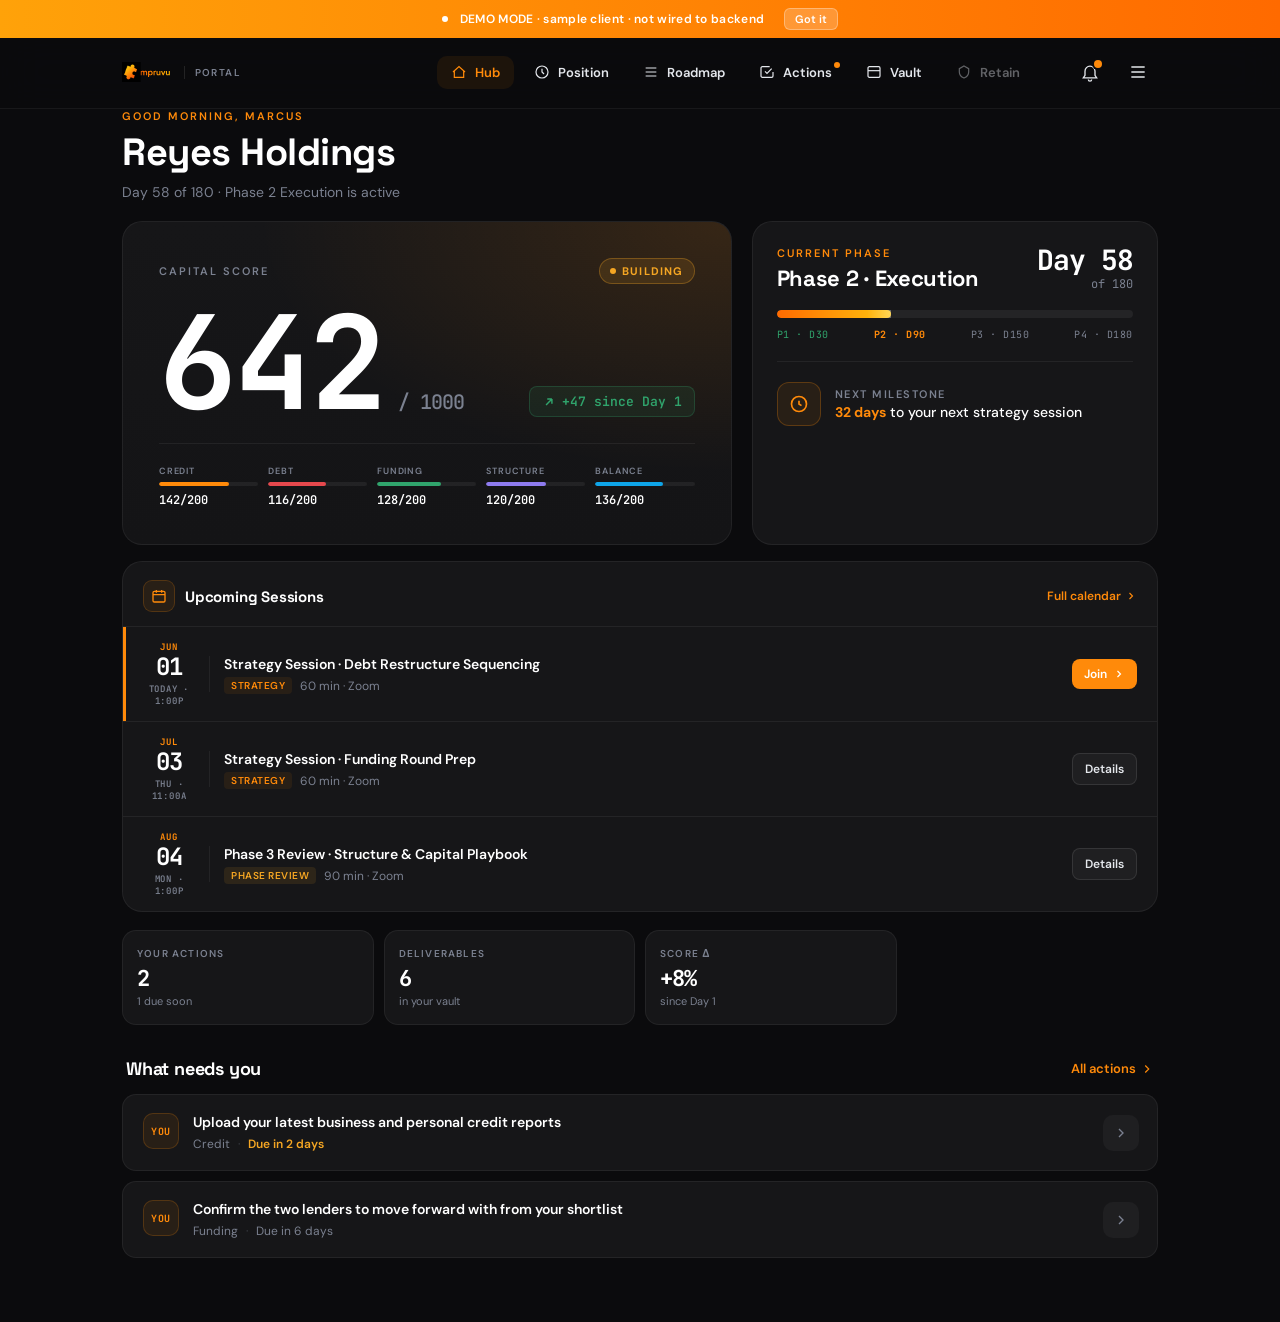
==== hub.html @ b5465af5 "Add files via upload" ====
<!DOCTYPE html>
<html lang="en">
<head>
<meta charset="UTF-8">
<meta name="viewport" content="width=device-width, initial-scale=1.0, viewport-fit=cover">
<meta name="theme-color" content="#0B0B0D">
<title>Hub | Impruvu Portal</title>
<link rel="preconnect" href="https://fonts.googleapis.com">
<link rel="preconnect" href="https://fonts.gstatic.com" crossorigin>
<link href="https://fonts.googleapis.com/css2?family=DM+Sans:wght@400;500;600;700;800&family=JetBrains+Mono:wght@400;500;700&family=Space+Grotesk:wght@500;700&display=swap" rel="stylesheet">
<link rel="stylesheet" href="shared/portal.css">
<style>
/* ── HERO: SCORE CARD ── */
.score-card{background:linear-gradient(180deg,var(--surface) 0%,var(--dark) 100%);border:1px solid var(--hairline);border-radius:20px;padding:28px 24px;position:relative;overflow:hidden}
.score-card::before{content:'';position:absolute;inset:0;background:radial-gradient(ellipse at top right,var(--brand-glow) 0%,transparent 55%);pointer-events:none}
.score-card-top{display:flex;align-items:center;justify-content:space-between;margin-bottom:20px;position:relative}
.score-label{font-size:11px;font-weight:600;letter-spacing:2px;text-transform:uppercase;color:var(--muted)}
.score-row{display:flex;align-items:baseline;gap:14px;margin-bottom:14px;position:relative}
.score-num{font-family:var(--font-mono);font-size:clamp(58px,13vw,88px);font-weight:700;color:var(--text-strong);letter-spacing:-3px;line-height:.9}
.score-of{font-family:var(--font-mono);font-size:20px;font-weight:500;color:var(--muted);letter-spacing:-1px}
.score-delta{margin-left:auto;display:inline-flex;align-items:center;gap:6px;background:rgba(48,164,108,.10);border:1px solid rgba(48,164,108,.25);color:var(--good);font-family:var(--font-mono);font-size:13px;font-weight:600;padding:6px 12px;border-radius:8px}
.score-pillars{display:grid;grid-template-columns:repeat(5,1fr);gap:10px;margin-top:22px;padding-top:22px;border-top:1px solid var(--hairline);position:relative}
.pillar{display:flex;flex-direction:column;align-items:flex-start;gap:6px}
.pillar-name{font-size:9px;font-weight:600;letter-spacing:.8px;text-transform:uppercase;color:var(--muted);line-height:1.2}
.pillar-bar{width:100%;height:4px;border-radius:2px;background:rgba(255,255,255,.06);overflow:hidden}
.pillar-bar-fill{height:100%;border-radius:2px}
.pillar-score{font-family:var(--font-mono);font-size:12px;font-weight:600;color:var(--text-strong)}
.pillar.credit .pillar-bar-fill{background:var(--pillar-credit)}
.pillar.debt .pillar-bar-fill{background:var(--pillar-debt)}
.pillar.funding .pillar-bar-fill{background:var(--pillar-funding)}
.pillar.structure .pillar-bar-fill{background:var(--pillar-structure)}
.pillar.balance .pillar-bar-fill{background:var(--pillar-balance)}

/* ── STATUS CARD ── */
.status-card{margin-top:16px;background:var(--surface);border:1px solid var(--hairline);border-radius:20px;padding:24px}
.status-top{display:flex;align-items:flex-start;justify-content:space-between;gap:16px}
.status-phase-label{font-size:11px;font-weight:600;letter-spacing:2px;text-transform:uppercase;color:var(--brand);margin-bottom:6px}
.status-phase-name{font-family:var(--font-display);font-size:22px;font-weight:700;color:var(--text-strong);letter-spacing:-.3px;line-height:1.15}
.status-day{text-align:right;flex-shrink:0}
.status-day-num{font-family:var(--font-mono);font-size:28px;font-weight:700;color:var(--text-strong);letter-spacing:-1px;line-height:1}
.status-day-of{font-family:var(--font-mono);font-size:12px;color:var(--muted);margin-top:2px}
.progress-track{margin-top:18px;height:8px;border-radius:4px;background:rgba(255,255,255,.06);position:relative;overflow:hidden}
.progress-fill{height:100%;background:linear-gradient(90deg,var(--brand-deep) 0%,var(--brand-gold) 100%);border-radius:4px;position:relative}
.progress-fill::after{content:'';position:absolute;right:0;top:0;bottom:0;width:24px;background:linear-gradient(90deg,transparent,rgba(255,255,255,.3))}
.progress-markers{display:flex;justify-content:space-between;margin-top:10px;font-family:var(--font-mono);font-size:10px;color:var(--muted);letter-spacing:.5px}
.progress-markers span.done{color:var(--good)}
.progress-markers span.active{color:var(--brand);font-weight:700}
.next-gate{margin-top:20px;padding-top:20px;border-top:1px solid var(--hairline);display:flex;align-items:center;gap:14px}
.next-gate-icon{width:44px;height:44px;border-radius:12px;background:var(--brand-50);border:1px solid rgba(255,138,10,.25);display:flex;align-items:center;justify-content:center;color:var(--brand);flex-shrink:0}
.next-gate-icon svg{width:20px;height:20px;stroke-width:2}
.next-gate-text{flex:1;min-width:0}
.next-gate-label{font-size:11px;font-weight:600;letter-spacing:1.5px;text-transform:uppercase;color:var(--muted);margin-bottom:2px}
.next-gate-detail{font-size:14px;font-weight:500;color:var(--text-strong)}
.next-gate-detail strong{color:var(--brand);font-weight:700}

/* ── MEETINGS ── */
.meetings-card{margin-top:16px;background:var(--surface);border:1px solid var(--hairline);border-radius:20px;overflow:hidden}
.meetings-head{display:flex;align-items:center;justify-content:space-between;padding:18px 20px 14px;border-bottom:1px solid var(--hairline)}
.meetings-head-left{display:flex;align-items:center;gap:10px}
.meetings-head-icon{width:32px;height:32px;border-radius:9px;background:var(--brand-50);border:1px solid rgba(255,138,10,.20);display:flex;align-items:center;justify-content:center;color:var(--brand)}
.meetings-head-icon svg{width:16px;height:16px;stroke-width:2}
.meetings-head-title{font-family:var(--font-display);font-size:15px;font-weight:700;color:var(--text-strong);letter-spacing:-.2px}
.meetings-head-link{font-size:12px;font-weight:600;color:var(--brand);display:inline-flex;align-items:center;gap:4px}
.meetings-head-link svg{width:12px;height:12px;stroke-width:2.2}
.meeting-row{display:flex;align-items:center;gap:14px;padding:14px 20px;border-bottom:1px solid var(--hairline);transition:background .12s;position:relative}
.meeting-row:last-child{border-bottom:none}
.meeting-row:hover{background:rgba(255,255,255,.02)}
.meeting-row.today::after{content:'';position:absolute;left:0;top:0;bottom:0;width:3px;background:var(--brand)}
.meeting-date{flex-shrink:0;width:52px;text-align:center;display:flex;flex-direction:column;align-items:center;gap:2px}
.meeting-date-month{font-family:var(--font-mono);font-size:9px;font-weight:700;letter-spacing:1.2px;text-transform:uppercase;color:var(--brand)}
.meeting-date-day{font-family:var(--font-mono);font-size:24px;font-weight:700;color:var(--text-strong);letter-spacing:-1px;line-height:1}
.meeting-date-dow{font-family:var(--font-mono);font-size:9px;font-weight:600;letter-spacing:.8px;text-transform:uppercase;color:var(--muted);margin-top:2px}
.meeting-divider{width:1px;height:36px;background:var(--hairline);flex-shrink:0}
.meeting-body{flex:1;min-width:0}
.meeting-title{font-size:14px;font-weight:600;color:var(--text-strong);line-height:1.3;margin-bottom:4px;white-space:nowrap;overflow:hidden;text-overflow:ellipsis}
.meeting-meta{font-size:12px;color:var(--muted);display:flex;align-items:center;gap:8px;flex-wrap:wrap}
.meeting-meta .pill-meeting-type{background:var(--brand-50);color:var(--brand);font-size:10px;font-weight:600;letter-spacing:.5px;text-transform:uppercase;padding:2px 7px;border-radius:4px}
.meeting-meta .pill-meeting-type.gate{background:rgba(245,166,35,.10);color:var(--warn)}
.meeting-action{flex-shrink:0;display:inline-flex;align-items:center;gap:6px;background:var(--brand);color:#fff;font-size:12px;font-weight:600;padding:7px 12px;border-radius:8px;transition:background .15s}
.meeting-action:hover{background:var(--brand-deep)}
.meeting-action svg{width:12px;height:12px;stroke-width:2.4}
.meeting-action.secondary{background:rgba(255,255,255,.04);color:var(--text);border:1px solid var(--hairline-2)}
.meeting-action.secondary:hover{background:rgba(255,255,255,.08)}
.meeting-action-mobile{flex-shrink:0;width:36px;height:36px;border-radius:10px;background:rgba(255,255,255,.04);display:none;align-items:center;justify-content:center;color:var(--muted)}
.meeting-action-mobile svg{width:16px;height:16px;stroke-width:2}
@media (max-width:520px){.meeting-meta .pill-meeting-type{display:none}.meeting-action{display:none}.meeting-action-mobile{display:flex}}

/* ── QUICK STATS ── */
.quick-row{display:grid;grid-template-columns:repeat(3,1fr);gap:10px;margin-top:18px}
.quick-card{background:var(--surface);border:1px solid var(--hairline);border-radius:14px;padding:16px 14px}
.quick-card-label{font-size:10px;font-weight:600;letter-spacing:1.2px;text-transform:uppercase;color:var(--muted);margin-bottom:8px}
.quick-card-value{font-family:var(--font-mono);font-size:22px;font-weight:700;color:var(--text-strong);letter-spacing:-1px;line-height:1}
.quick-card-sub{font-size:11px;color:var(--muted);margin-top:4px}

/* ── ACTION LIST ── */
.action-list{display:flex;flex-direction:column;gap:10px}
.action-item{background:var(--surface);border:1px solid var(--hairline);border-radius:14px;padding:18px 18px 18px 20px;display:flex;align-items:flex-start;gap:14px;position:relative;overflow:hidden;transition:border-color .15s,transform .1s}
.action-item:hover{border-color:var(--hairline-2)}
.action-item:active{transform:scale(.995)}
.action-item.overdue{border-color:rgba(229,72,77,.30);background:linear-gradient(90deg,rgba(229,72,77,.04),var(--surface) 30%)}
.action-item.overdue::before{content:'';position:absolute;left:0;top:0;bottom:0;width:3px;background:var(--severe)}
.action-owner{width:36px;height:36px;border-radius:10px;display:flex;align-items:center;justify-content:center;flex-shrink:0;font-family:var(--font-mono);font-size:10px;font-weight:700;letter-spacing:.5px}
.action-owner.you{background:var(--brand-50);color:var(--brand);border:1px solid rgba(255,138,10,.20)}
.action-owner.done{background:rgba(48,164,108,.10);color:var(--good);border:1px solid rgba(48,164,108,.20)}
.action-owner.done svg{width:18px;height:18px;stroke-width:2.4}
.action-body{flex:1;min-width:0}
.action-title{font-size:14px;font-weight:600;color:var(--text-strong);line-height:1.35;margin-bottom:4px}
.action-meta{font-size:12px;color:var(--muted);display:flex;align-items:center;gap:8px;flex-wrap:wrap}
.action-meta .sep{opacity:.4}
.action-meta .due-overdue{color:var(--severe);font-weight:600}
.action-meta .due-soon{color:var(--warn);font-weight:600}
.action-cta{flex-shrink:0;align-self:center;width:36px;height:36px;border-radius:10px;background:rgba(255,255,255,.04);display:flex;align-items:center;justify-content:center;color:var(--muted);transition:background .15s,color .15s}
.action-item:hover .action-cta{background:var(--brand);color:#fff}
.action-cta svg{width:16px;height:16px;stroke-width:2}

/* narrow phones: keep all 5 pillars legible */
@media (max-width:400px){
  .score-pillars{gap:6px}
  .pillar-name{font-size:8px;letter-spacing:.4px}
  .pillar-score{font-size:11px;letter-spacing:-.3px}
  .score-card{padding:24px 18px}
}
@media (min-width:768px){
  .score-card{padding:36px}
  .score-num{font-size:112px}
  .hero-grid{display:grid;grid-template-columns:1.5fr 1fr;gap:20px}
  .status-card{margin-top:0}
  .quick-row{grid-template-columns:repeat(4,1fr)}
}
@media (min-width:1024px){.score-num{font-size:130px}}
</style>
</head>
<body>

<div id="portal-nav" data-active="hub"></div>

<main class="page">

  <div class="greeting fade d1">
    <div class="greeting-eyebrow">Good morning, Marcus</div>
    <h1 class="greeting-h1">Reyes Holdings</h1>
    <p class="greeting-sub">Day 58 of 180 · Phase 2 Execution is active</p>
  </div>

  <div class="hero-grid">
    <section class="score-card fade d2" aria-label="Capital Score">
      <div class="score-card-top">
        <span class="score-label">Capital Score</span>
        <span class="tier-badge warn"><span class="dot"></span>Building</span>
      </div>
      <div class="score-row">
        <div class="score-num">642</div>
        <div class="score-of">/ 1000</div>
        <div class="score-delta">
          <svg width="14" height="14" viewBox="0 0 24 24" fill="none" stroke="currentColor" stroke-width="2.5"><path d="M7 17L17 7M17 7H9M17 7v8"/></svg>
          +47 since Day 1
        </div>
      </div>
      <div class="score-pillars">
        <div class="pillar credit"><span class="pillar-name">Credit</span><div class="pillar-bar"><div class="pillar-bar-fill" style="width:71%"></div></div><span class="pillar-score">142/200</span></div>
        <div class="pillar debt"><span class="pillar-name">Debt</span><div class="pillar-bar"><div class="pillar-bar-fill" style="width:58%"></div></div><span class="pillar-score">116/200</span></div>
        <div class="pillar funding"><span class="pillar-name">Funding</span><div class="pillar-bar"><div class="pillar-bar-fill" style="width:64%"></div></div><span class="pillar-score">128/200</span></div>
        <div class="pillar structure"><span class="pillar-name">Structure</span><div class="pillar-bar"><div class="pillar-bar-fill" style="width:60%"></div></div><span class="pillar-score">120/200</span></div>
        <div class="pillar balance"><span class="pillar-name">Balance</span><div class="pillar-bar"><div class="pillar-bar-fill" style="width:68%"></div></div><span class="pillar-score">136/200</span></div>
      </div>
    </section>

    <section class="status-card fade d3" aria-label="Engagement Status">
      <div class="status-top">
        <div>
          <div class="status-phase-label">Current Phase</div>
          <div class="status-phase-name">Phase 2 · Execution</div>
        </div>
        <div class="status-day">
          <div class="status-day-num">Day 58</div>
          <div class="status-day-of">of 180</div>
        </div>
      </div>
      <div class="progress-track"><div class="progress-fill" style="width:32%"></div></div>
      <div class="progress-markers">
        <span class="done">P1 · D30</span>
        <span class="active">P2 · D90</span>
        <span>P3 · D150</span>
        <span>P4 · D180</span>
      </div>
      <div class="next-gate">
        <div class="next-gate-icon"><svg viewBox="0 0 24 24" fill="none" stroke="currentColor"><path d="M12 8v4l3 2"/><circle cx="12" cy="12" r="9"/></svg></div>
        <div class="next-gate-text">
          <div class="next-gate-label">Next Milestone</div>
          <div class="next-gate-detail"><strong>32 days</strong> to your next strategy session</div>
        </div>
      </div>
    </section>
  </div>

  <section class="meetings-card fade d3">
    <div class="meetings-head">
      <div class="meetings-head-left">
        <div class="meetings-head-icon"><svg viewBox="0 0 24 24" fill="none" stroke="currentColor"><rect x="3" y="5" width="18" height="16" rx="2"/><path d="M16 3v4M8 3v4M3 10h18"/></svg></div>
        <span class="meetings-head-title">Upcoming Sessions</span>
      </div>
      <a href="roadmap.html#calendar" class="meetings-head-link">Full calendar <svg viewBox="0 0 24 24" fill="none" stroke="currentColor"><path d="M9 6l6 6-6 6"/></svg></a>
    </div>
    <div class="meeting-row today">
      <div class="meeting-date today"><span class="meeting-date-month">Jun</span><span class="meeting-date-day">01</span><span class="meeting-date-dow">Today · 1:00p</span></div>
      <div class="meeting-divider"></div>
      <div class="meeting-body">
        <div class="meeting-title">Strategy Session · Debt Restructure Sequencing</div>
        <div class="meeting-meta"><span class="pill-meeting-type">Strategy</span><span>60 min · Zoom</span></div>
      </div>
      <a href="#" class="meeting-action">Join <svg viewBox="0 0 24 24" fill="none" stroke="currentColor"><path d="M9 6l6 6-6 6"/></svg></a>
      <a href="#" class="meeting-action-mobile"><svg viewBox="0 0 24 24" fill="none" stroke="currentColor"><path d="M9 6l6 6-6 6"/></svg></a>
    </div>
    <div class="meeting-row">
      <div class="meeting-date"><span class="meeting-date-month">Jul</span><span class="meeting-date-day">03</span><span class="meeting-date-dow">Thu · 11:00a</span></div>
      <div class="meeting-divider"></div>
      <div class="meeting-body">
        <div class="meeting-title">Strategy Session · Funding Round Prep</div>
        <div class="meeting-meta"><span class="pill-meeting-type">Strategy</span><span>60 min · Zoom</span></div>
      </div>
      <a href="#" class="meeting-action secondary">Details</a>
      <a href="#" class="meeting-action-mobile"><svg viewBox="0 0 24 24" fill="none" stroke="currentColor"><path d="M9 6l6 6-6 6"/></svg></a>
    </div>
    <div class="meeting-row">
      <div class="meeting-date"><span class="meeting-date-month">Aug</span><span class="meeting-date-day">04</span><span class="meeting-date-dow">Mon · 1:00p</span></div>
      <div class="meeting-divider"></div>
      <div class="meeting-body">
        <div class="meeting-title">Phase 3 Review · Structure & Capital Playbook</div>
        <div class="meeting-meta"><span class="pill-meeting-type gate">Phase Review</span><span>90 min · Zoom</span></div>
      </div>
      <a href="#" class="meeting-action secondary">Details</a>
      <a href="#" class="meeting-action-mobile"><svg viewBox="0 0 24 24" fill="none" stroke="currentColor"><path d="M9 6l6 6-6 6"/></svg></a>
    </div>
  </section>

  <div class="quick-row fade d3">
    <div class="quick-card"><div class="quick-card-label">Your Actions</div><div class="quick-card-value">2</div><div class="quick-card-sub">1 due soon</div></div>
    <div class="quick-card"><div class="quick-card-label">Deliverables</div><div class="quick-card-value">6</div><div class="quick-card-sub">in your vault</div></div>
    <div class="quick-card"><div class="quick-card-label">Score Δ</div><div class="quick-card-value">+8%</div><div class="quick-card-sub">since Day 1</div></div>
  </div>

  <div class="section-head fade d4">
    <h2 class="section-title">What needs you</h2>
    <a href="actions.html" class="section-link">All actions <svg viewBox="0 0 24 24" fill="none" stroke="currentColor"><path d="M9 6l6 6-6 6"/></svg></a>
  </div>

  <div class="action-list">
    <div class="action-item fade d4">
      <div class="action-owner you">YOU</div>
      <div class="action-body">
        <div class="action-title">Upload your latest business and personal credit reports</div>
        <div class="action-meta"><span>Credit</span><span class="sep">·</span><span class="due-soon">Due in 2 days</span></div>
      </div>
      <button class="action-cta"><svg viewBox="0 0 24 24" fill="none" stroke="currentColor"><path d="M9 6l6 6-6 6"/></svg></button>
    </div>
    <div class="action-item fade d5">
      <div class="action-owner you">YOU</div>
      <div class="action-body">
        <div class="action-title">Confirm the two lenders to move forward with from your shortlist</div>
        <div class="action-meta"><span>Funding</span><span class="sep">·</span><span>Due in 6 days</span></div>
      </div>
      <button class="action-cta"><svg viewBox="0 0 24 24" fill="none" stroke="currentColor"><path d="M9 6l6 6-6 6"/></svg></button>
    </div>
  </div>

</main>

<script src="shared/portal-nav.js"></script>
<script src="shared/portal-demo.js"></script>
</body>
</html>
---- shared/portal.css ----
/* ──────────────────────────────────────────────────────────────
   IMPRUVU CAPITAL ADVISORY - CLIENT PORTAL
   Shared stylesheet: tokens, nav, common components.
   Loaded by every portal screen. Dark theme, orange brand.
   No build step. No dependencies. No em dashes anywhere.
   ────────────────────────────────────────────────────────────── */

:root{
  /* Brand - Impruvu orange gradient (sampled from logo) */
  --brand:#FF8A0A;
  --brand-gold:#FFC40E;
  --brand-orange:#FFA209;
  --brand-deep:#FF6A00;
  --brand-50:rgba(255,138,10,.08);
  --brand-glow:rgba(255,138,10,.14);

  /* Neutrals - dark theme */
  --black:#0B0B0D;
  --dark:#141416;
  --surface:#161618;
  --surface-2:#1E1E21;
  --hairline:rgba(255,255,255,.06);
  --hairline-2:rgba(255,255,255,.10);
  --muted:#7B8190;
  --text:#E4E7EC;
  --text-strong:#FFFFFF;

  /* Pillars (locked order: Credit, Debt, Funding, Structure, Balance) */
  --pillar-credit:#FF8A0A;
  --pillar-debt:#E5484D;
  --pillar-funding:#30A46C;
  --pillar-structure:#8E7BEF;
  --pillar-balance:#0EA5E9;

  /* Status */
  --severe:#E5484D;
  --good:#30A46C;
  --warn:#F5A623;

  /* Fonts */
  --font-display:'Space Grotesk',sans-serif;
  --font-body:'DM Sans',sans-serif;
  --font-mono:'JetBrains Mono',monospace;

  /* Layout */
  --nav-h-desktop:72px;
  --tabbar-h:64px;
  --max-content:1100px;
  --safe-bottom:env(safe-area-inset-bottom,0px);
}

*,*::before,*::after{box-sizing:border-box;margin:0;padding:0}
html{font-size:16px;-webkit-text-size-adjust:100%}
body{
  font-family:var(--font-body);
  background:var(--black);
  color:var(--text);
  -webkit-font-smoothing:antialiased;
  -moz-osx-font-smoothing:grayscale;
  min-height:100vh;
  overflow-x:hidden;
  padding-bottom:calc(var(--tabbar-h) + var(--safe-bottom));
}
a{text-decoration:none;color:inherit}
button{font:inherit;color:inherit;background:none;border:none;cursor:pointer}

/* ──────────────────────────────────────────────────────────────
   TOP BAR
   ────────────────────────────────────────────────────────────── */
.topbar{
  position:sticky;top:0;left:0;right:0;z-index:50;
  background:rgba(11,11,13,.85);
  backdrop-filter:saturate(180%) blur(20px);
  -webkit-backdrop-filter:saturate(180%) blur(20px);
  border-bottom:1px solid var(--hairline);
}
.topbar-inner{
  max-width:var(--max-content);margin:0 auto;
  height:64px;padding:0 20px;
  display:flex;align-items:center;justify-content:space-between;gap:16px;
}
.brand-mark{display:flex;align-items:center;gap:10px;font-family:var(--font-display);font-weight:700;font-size:21px;letter-spacing:-.5px}
.brand-mark .logo-img{height:26px;width:auto;display:block}
.brand-mark .pill{font-family:var(--font-body);font-size:10px;letter-spacing:1.4px;text-transform:uppercase;color:var(--muted);font-weight:600;border-left:1px solid var(--hairline-2);padding-left:10px;margin-left:2px}

.topbar-desktop-nav{display:none}
.topbar-utility{display:flex;align-items:center;gap:8px}
.icon-btn{
  width:40px;height:40px;border-radius:10px;
  display:inline-flex;align-items:center;justify-content:center;
  color:var(--text);transition:background .15s,color .15s;
  position:relative;
}
.icon-btn:hover{background:var(--surface)}
.icon-btn .badge{
  position:absolute;top:8px;right:8px;
  width:8px;height:8px;border-radius:50%;
  background:var(--brand);
  box-shadow:0 0 0 2px var(--black);
}
.icon-btn svg{width:20px;height:20px;stroke-width:1.6}

/* ──────────────────────────────────────────────────────────────
   PAGE & GREETING
   ────────────────────────────────────────────────────────────── */
.page{
  max-width:var(--max-content);
  margin:0 auto;
  padding:24px 20px 32px;
}
.greeting{margin-bottom:20px}
.greeting-eyebrow{
  font-size:11px;font-weight:600;
  letter-spacing:2px;text-transform:uppercase;
  color:var(--brand);
  margin-bottom:8px;
}
.greeting-h1{
  font-family:var(--font-display);
  font-size:clamp(26px,5vw,34px);
  font-weight:700;
  color:var(--text-strong);
  line-height:1.15;
  letter-spacing:-.5px;
}
.greeting-sub{
  margin-top:8px;
  font-size:14px;color:var(--muted);
}

/* Section heads */
.section-head{
  display:flex;align-items:center;justify-content:space-between;
  margin:32px 0 14px;padding:0 4px;
}
.section-title{
  font-family:var(--font-display);
  font-size:18px;font-weight:700;
  color:var(--text-strong);
  letter-spacing:-.2px;
}
.section-link{
  font-size:13px;font-weight:600;
  color:var(--brand);
  display:inline-flex;align-items:center;gap:4px;
}
.section-link svg{width:14px;height:14px;stroke-width:2}

/* Generic card */
.card{
  background:var(--surface);
  border:1px solid var(--hairline);
  border-radius:20px;
  padding:24px;
}

/* Tier / status pills */
.tier-badge{
  display:inline-flex;align-items:center;gap:6px;
  background:var(--brand-50);
  border:1px solid rgba(255,138,10,.30);
  color:var(--brand);
  font-size:11px;font-weight:700;
  letter-spacing:1.2px;text-transform:uppercase;
  padding:5px 10px;border-radius:100px;
}
.tier-badge .dot{width:6px;height:6px;border-radius:50%;background:var(--brand)}
.tier-badge.good{background:rgba(48,164,108,.12);border-color:rgba(48,164,108,.30);color:var(--good)}
.tier-badge.good .dot{background:var(--good)}
.tier-badge.warn{background:rgba(245,166,35,.12);border-color:rgba(245,166,35,.30);color:var(--warn)}
.tier-badge.warn .dot{background:var(--warn)}
.tier-badge.severe{background:rgba(229,72,77,.12);border-color:rgba(229,72,77,.30);color:var(--severe)}
.tier-badge.severe .dot{background:var(--severe)}

/* ──────────────────────────────────────────────────────────────
   BOTTOM TAB BAR
   ────────────────────────────────────────────────────────────── */
.tabbar{
  position:fixed;left:0;right:0;bottom:0;z-index:60;
  background:rgba(11,11,13,.92);
  backdrop-filter:saturate(180%) blur(24px);
  -webkit-backdrop-filter:saturate(180%) blur(24px);
  border-top:1px solid var(--hairline);
  padding-bottom:var(--safe-bottom);
}
.tabbar-inner{
  max-width:var(--max-content);margin:0 auto;
  height:var(--tabbar-h);
  display:grid;grid-template-columns:repeat(5,1fr);
}
.tab{
  display:flex;flex-direction:column;align-items:center;justify-content:center;
  gap:3px;color:var(--muted);
  transition:color .15s;
  position:relative;
  -webkit-tap-highlight-color:transparent;
}
.tab svg{width:22px;height:22px;stroke-width:1.8}
.tab span{font-size:10px;font-weight:600;letter-spacing:.3px}
.tab:hover{color:var(--text)}
.tab.active{color:var(--brand)}
.tab.active::before{
  content:'';position:absolute;top:0;left:50%;
  transform:translateX(-50%);
  width:28px;height:3px;border-radius:0 0 3px 3px;
  background:var(--brand);
}
.tab .alert-dot{
  position:absolute;top:8px;right:calc(50% - 18px);
  width:6px;height:6px;border-radius:50%;
  background:var(--brand);
  box-shadow:0 0 0 2px rgba(11,11,13,.92);
}

/* ──────────────────────────────────────────────────────────────
   DESKTOP UPGRADES
   ────────────────────────────────────────────────────────────── */
@media (min-width:768px){
  body{padding-bottom:0}
  .topbar-inner{height:var(--nav-h-desktop);padding:0 32px}
  .topbar-desktop-nav{
    display:flex;align-items:center;gap:6px;
    margin-left:auto;margin-right:20px;
  }
  .topbar-desktop-nav .nav-link{
    padding:8px 14px;border-radius:10px;
    font-size:13px;font-weight:600;color:var(--text);
    transition:background .15s,color .15s;
    display:inline-flex;align-items:center;gap:8px;
    position:relative;
  }
  .topbar-desktop-nav .nav-link:hover{background:var(--surface)}
  .topbar-desktop-nav .nav-link.active{
    background:var(--brand-50);color:var(--brand);
  }
  .topbar-desktop-nav .nav-link.locked{opacity:.4;cursor:not-allowed}
  .topbar-desktop-nav .nav-link svg{width:16px;height:16px;stroke-width:1.8}
  .topbar-desktop-nav .nav-link .alert-dot{
    position:absolute;top:6px;right:6px;
    width:6px;height:6px;border-radius:50%;background:var(--brand);
  }

  .page{padding:36px 32px 64px}
  .greeting-h1{font-size:38px}

  .tabbar{display:none}
}

/* ──────────────────────────────────────────────────────────────
   ENTRANCE ANIM
   ────────────────────────────────────────────────────────────── */
@keyframes fadeUp{from{opacity:0;transform:translateY(12px)}to{opacity:1;transform:translateY(0)}}
.fade{opacity:0;animation:fadeUp .5s ease forwards}
.fade.d1{animation-delay:.05s}
.fade.d2{animation-delay:.12s}
.fade.d3{animation-delay:.20s}
.fade.d4{animation-delay:.28s}
.fade.d5{animation-delay:.36s}
.fade.d6{animation-delay:.44s}

@media (prefers-reduced-motion:reduce){.fade{animation:none;opacity:1}}
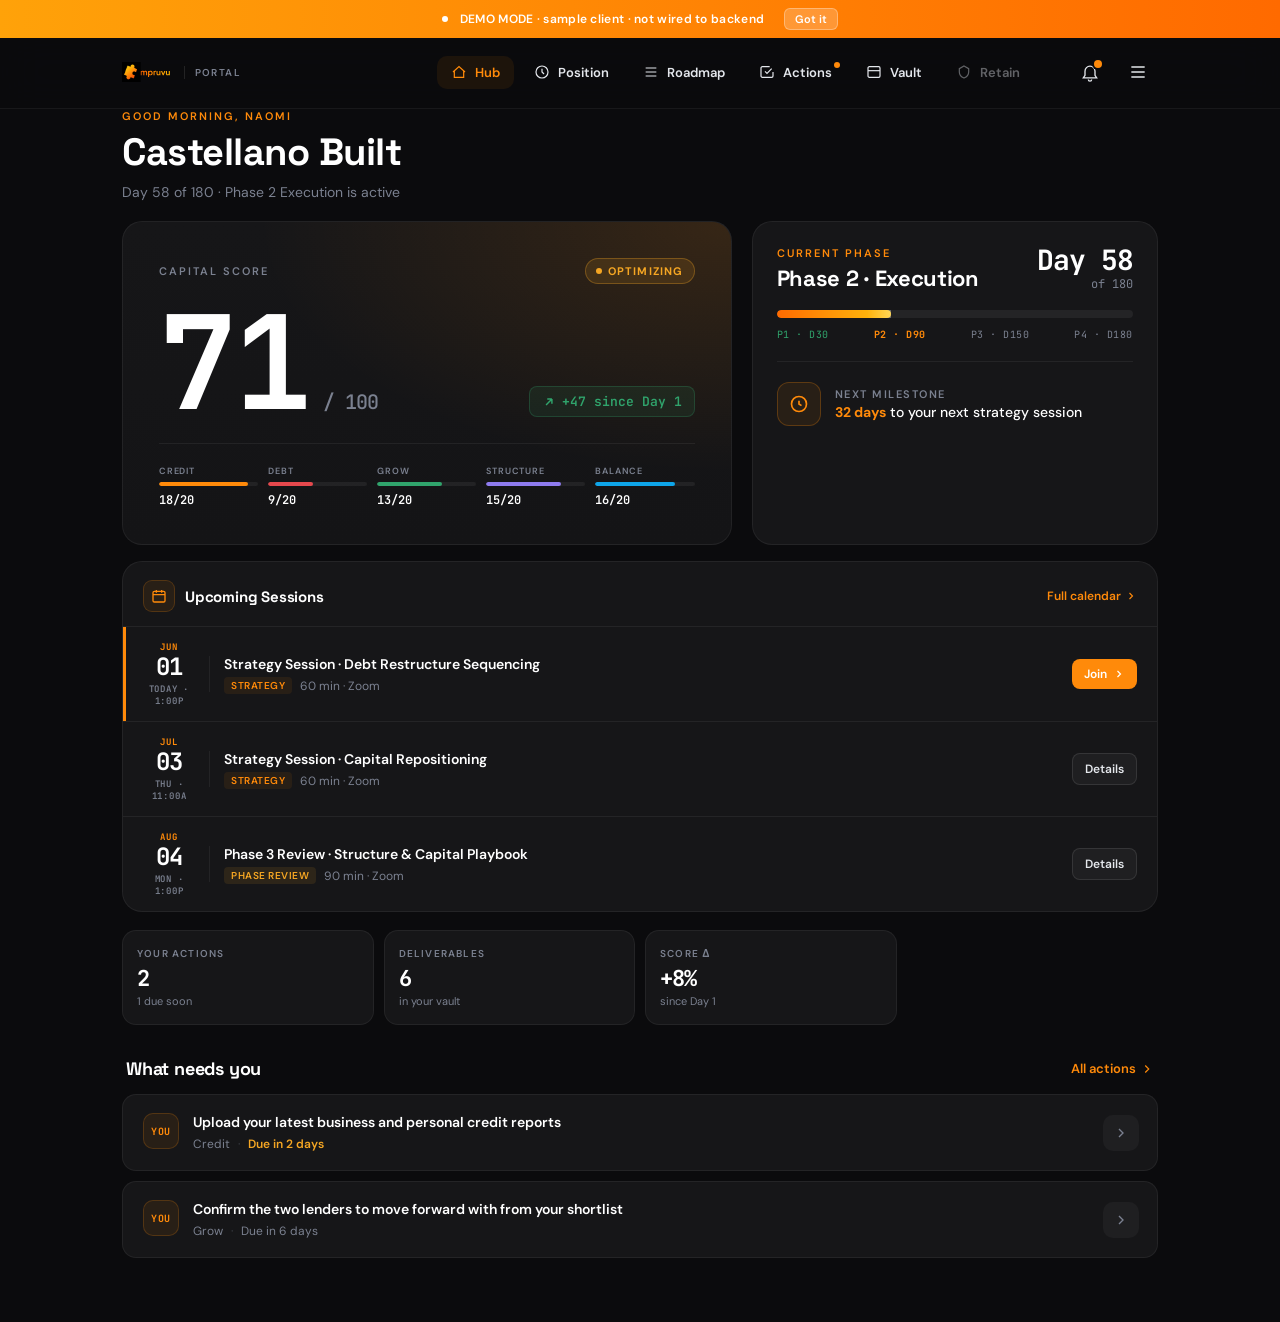
==== commit a7313aa0: "Add files via upload" ====
--- a/hub.html
+++ b/hub.html
@@ -27,7 +27,7 @@
 .pillar-score{font-family:var(--font-mono);font-size:12px;font-weight:600;color:var(--text-strong)}
 .pillar.credit .pillar-bar-fill{background:var(--pillar-credit)}
 .pillar.debt .pillar-bar-fill{background:var(--pillar-debt)}
-.pillar.funding .pillar-bar-fill{background:var(--pillar-funding)}
+.pillar.grow .pillar-bar-fill{background:var(--pillar-funding)}
 .pillar.structure .pillar-bar-fill{background:var(--pillar-structure)}
 .pillar.balance .pillar-bar-fill{background:var(--pillar-balance)}
 
@@ -137,8 +137,8 @@
 <main class="page">
 
   <div class="greeting fade d1">
-    <div class="greeting-eyebrow">Good morning, Marcus</div>
-    <h1 class="greeting-h1">Reyes Holdings</h1>
+    <div class="greeting-eyebrow">Good morning, Naomi</div>
+    <h1 class="greeting-h1">Castellano Built</h1>
     <p class="greeting-sub">Day 58 of 180 · Phase 2 Execution is active</p>
   </div>
 
@@ -146,22 +146,22 @@
     <section class="score-card fade d2" aria-label="Capital Score">
       <div class="score-card-top">
         <span class="score-label">Capital Score</span>
-        <span class="tier-badge warn"><span class="dot"></span>Building</span>
+        <span class="tier-badge warn"><span class="dot"></span>Optimizing</span>
       </div>
       <div class="score-row">
-        <div class="score-num">642</div>
-        <div class="score-of">/ 1000</div>
+        <div class="score-num">71</div>
+        <div class="score-of">/ 100</div>
         <div class="score-delta">
           <svg width="14" height="14" viewBox="0 0 24 24" fill="none" stroke="currentColor" stroke-width="2.5"><path d="M7 17L17 7M17 7H9M17 7v8"/></svg>
           +47 since Day 1
         </div>
       </div>
       <div class="score-pillars">
-        <div class="pillar credit"><span class="pillar-name">Credit</span><div class="pillar-bar"><div class="pillar-bar-fill" style="width:71%"></div></div><span class="pillar-score">142/200</span></div>
-        <div class="pillar debt"><span class="pillar-name">Debt</span><div class="pillar-bar"><div class="pillar-bar-fill" style="width:58%"></div></div><span class="pillar-score">116/200</span></div>
-        <div class="pillar funding"><span class="pillar-name">Funding</span><div class="pillar-bar"><div class="pillar-bar-fill" style="width:64%"></div></div><span class="pillar-score">128/200</span></div>
-        <div class="pillar structure"><span class="pillar-name">Structure</span><div class="pillar-bar"><div class="pillar-bar-fill" style="width:60%"></div></div><span class="pillar-score">120/200</span></div>
-        <div class="pillar balance"><span class="pillar-name">Balance</span><div class="pillar-bar"><div class="pillar-bar-fill" style="width:68%"></div></div><span class="pillar-score">136/200</span></div>
+        <div class="pillar credit"><span class="pillar-name">Credit</span><div class="pillar-bar"><div class="pillar-bar-fill" style="width:90%"></div></div><span class="pillar-score">18/20</span></div>
+        <div class="pillar debt"><span class="pillar-name">Debt</span><div class="pillar-bar"><div class="pillar-bar-fill" style="width:45%"></div></div><span class="pillar-score">9/20</span></div>
+        <div class="pillar grow"><span class="pillar-name">Grow</span><div class="pillar-bar"><div class="pillar-bar-fill" style="width:65%"></div></div><span class="pillar-score">13/20</span></div>
+        <div class="pillar structure"><span class="pillar-name">Structure</span><div class="pillar-bar"><div class="pillar-bar-fill" style="width:75%"></div></div><span class="pillar-score">15/20</span></div>
+        <div class="pillar balance"><span class="pillar-name">Balance</span><div class="pillar-bar"><div class="pillar-bar-fill" style="width:80%"></div></div><span class="pillar-score">16/20</span></div>
       </div>
     </section>
 
@@ -215,7 +215,7 @@
       <div class="meeting-date"><span class="meeting-date-month">Jul</span><span class="meeting-date-day">03</span><span class="meeting-date-dow">Thu · 11:00a</span></div>
       <div class="meeting-divider"></div>
       <div class="meeting-body">
-        <div class="meeting-title">Strategy Session · Funding Round Prep</div>
+        <div class="meeting-title">Strategy Session · Capital Repositioning</div>
         <div class="meeting-meta"><span class="pill-meeting-type">Strategy</span><span>60 min · Zoom</span></div>
       </div>
       <a href="#" class="meeting-action secondary">Details</a>
@@ -257,7 +257,7 @@
       <div class="action-owner you">YOU</div>
       <div class="action-body">
         <div class="action-title">Confirm the two lenders to move forward with from your shortlist</div>
-        <div class="action-meta"><span>Funding</span><span class="sep">·</span><span>Due in 6 days</span></div>
+        <div class="action-meta"><span>Grow</span><span class="sep">·</span><span>Due in 6 days</span></div>
       </div>
       <button class="action-cta"><svg viewBox="0 0 24 24" fill="none" stroke="currentColor"><path d="M9 6l6 6-6 6"/></svg></button>
     </div>
--- a/shared/portal.css
+++ b/shared/portal.css
@@ -28,7 +28,7 @@
   /* Pillars (locked order: Credit, Debt, Funding, Structure, Balance) */
   --pillar-credit:#FF8A0A;
   --pillar-debt:#E5484D;
-  --pillar-funding:#30A46C;
+  --pillar-funding:#30A46C; --pillar-grow:#30A46C;
   --pillar-structure:#8E7BEF;
   --pillar-balance:#0EA5E9;
 
